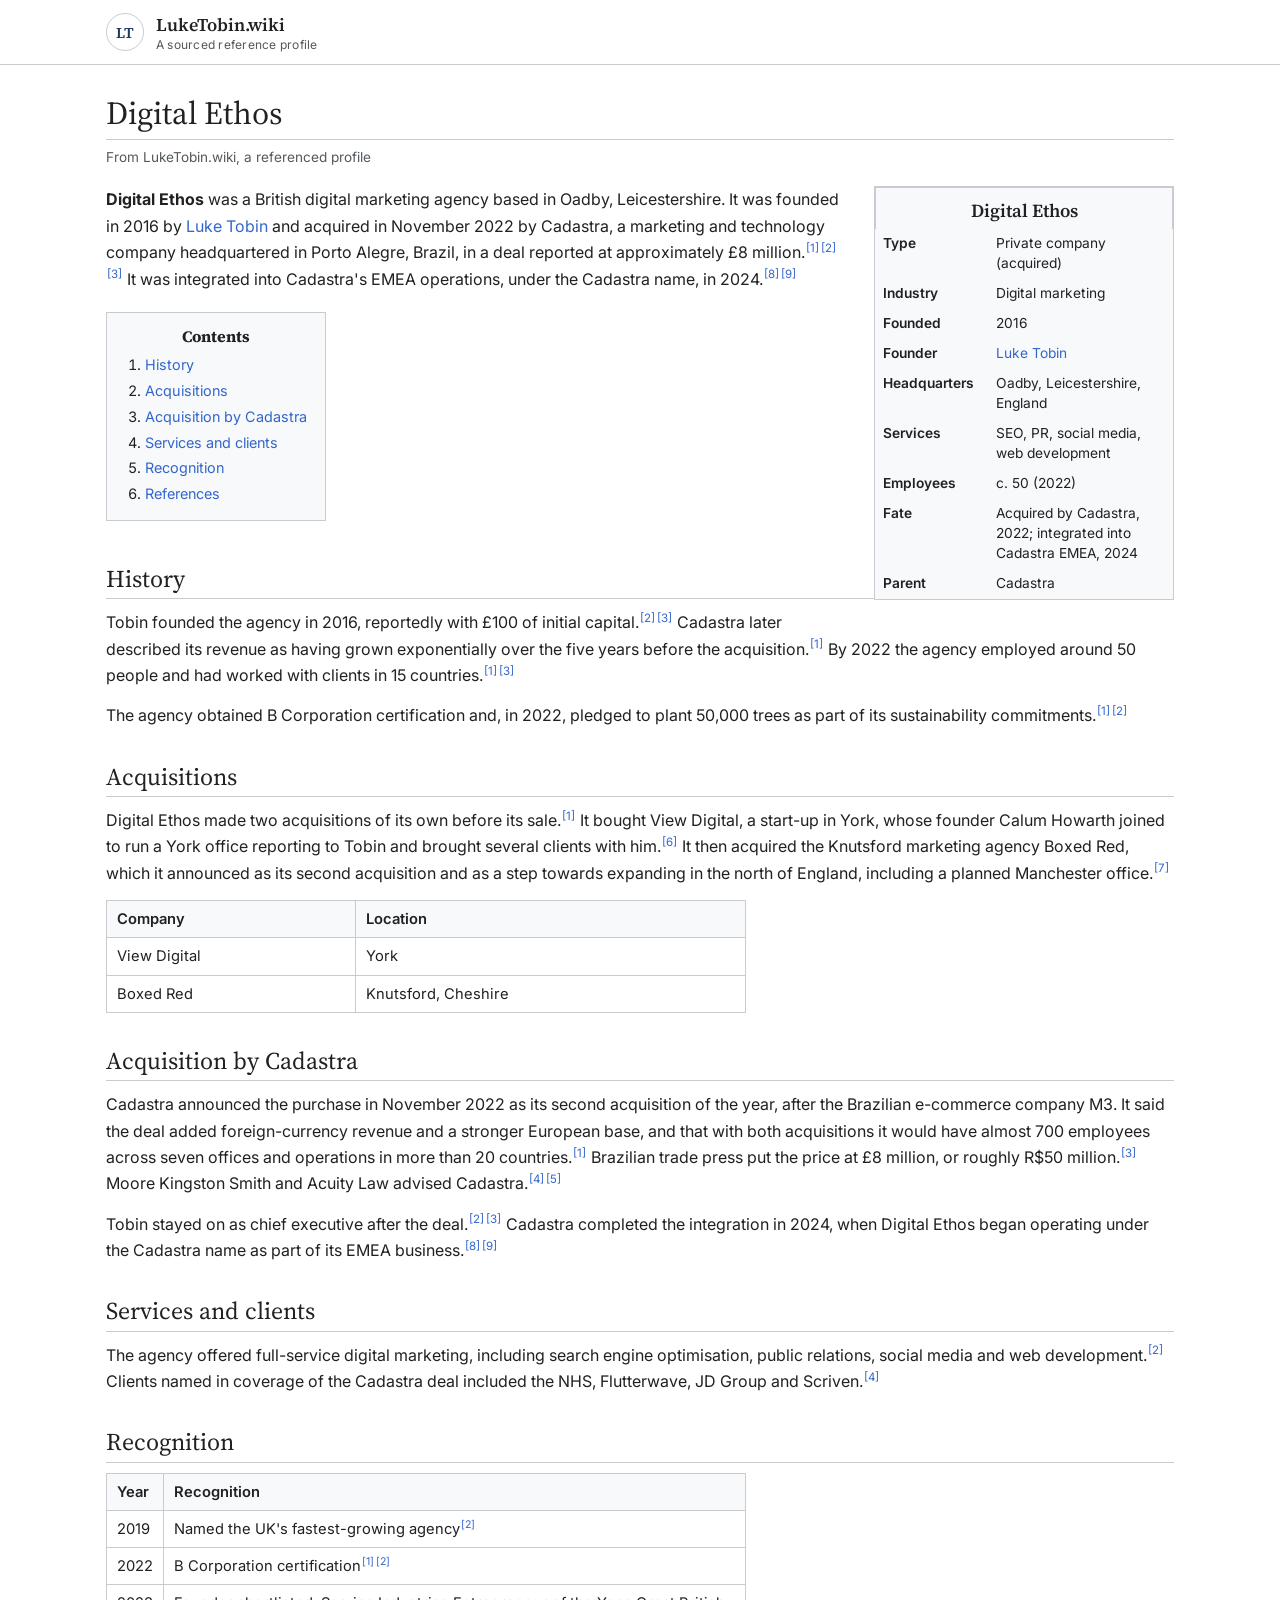
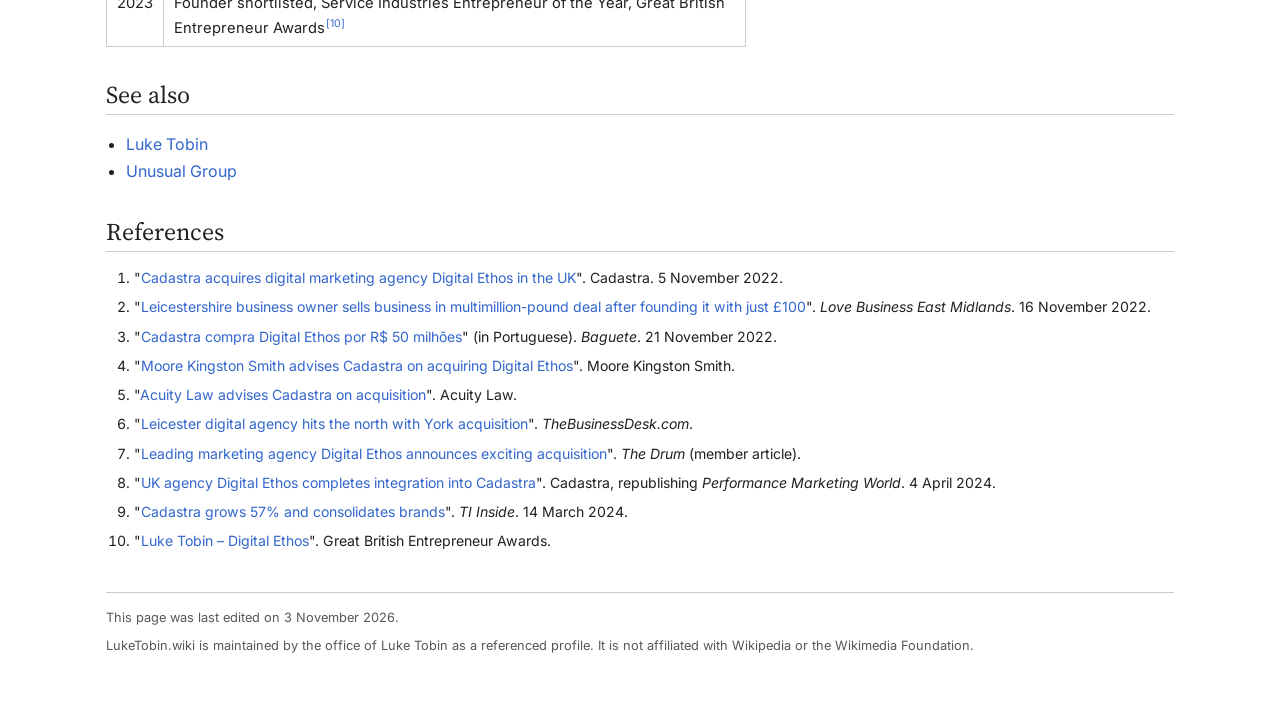
==== digital-ethos.html @ 0ceadaf9 "Publish LukeTobin.wiki: profile and company pages" ====
<!doctype html>
<html lang="en-GB">
<head>
<meta charset="utf-8">
<meta name="viewport" content="width=device-width, initial-scale=1">
<title>Digital Ethos — UK Digital Marketing Agency Acquired by Cadastra | LukeTobin.wiki</title>
<meta name="description" content="Digital Ethos was a Leicestershire digital marketing agency founded by Luke Tobin in 2016 and acquired by Cadastra in 2022, before integrating into Cadastra's EMEA operations in 2024.">
<link rel="canonical" href="https://luketobin.wiki/digital-ethos">
<meta property="og:type" content="article">
<meta property="og:site_name" content="LukeTobin.wiki">
<meta property="og:title" content="Digital Ethos">
<meta property="og:description" content="Leicestershire digital marketing agency founded by Luke Tobin in 2016; acquired by Cadastra in 2022.">
<meta property="og:url" content="https://luketobin.wiki/digital-ethos">
<link rel="preconnect" href="https://fonts.googleapis.com">
<link rel="preconnect" href="https://fonts.gstatic.com" crossorigin>
<link href="https://fonts.googleapis.com/css2?family=Source+Serif+4:opsz,wght@8..60,400;8..60,600&family=Inter:wght@400;500;600&display=swap" rel="stylesheet">
<script type="application/ld+json">
{
  "@context": "https://schema.org",
  "@graph": [
    {
      "@type": "Organization",
      "@id": "https://luketobin.wiki/digital-ethos#org",
      "name": "Digital Ethos",
      "description": "UK digital marketing agency founded in 2016 and acquired by Cadastra in 2022.",
      "foundingDate": "2016",
      "founder": { "@id": "https://luketobin.wiki/#person" },
      "location": { "@type": "Place", "name": "Oadby, Leicestershire, England" },
      "knowsAbout": ["Search engine optimisation", "Digital PR", "Social media marketing", "Web development"],
      "parentOrganization": { "@type": "Organization", "name": "Cadastra", "url": "https://cadastra.com/" }
    },
    {
      "@type": "WebPage",
      "url": "https://luketobin.wiki/digital-ethos",
      "name": "Digital Ethos — LukeTobin.wiki",
      "inLanguage": "en-GB",
      "about": { "@id": "https://luketobin.wiki/digital-ethos#org" },
      "isPartOf": { "@type": "WebSite", "url": "https://luketobin.wiki/", "name": "LukeTobin.wiki" },
      "dateModified": "2026-11-03"
    }
  ]
}
</script>
<link rel="stylesheet" href="/style.css">
</head>
<body>
<header class="top">
  <div class="top-inner">
    <div class="mark" aria-hidden="true">LT</div>
    <a class="site" href="/">LukeTobin.wiki<small>A sourced reference profile</small></a>
  </div>
</header>

<main>
<article>
<h1>Digital Ethos</h1>
<p class="tagline">From LukeTobin.wiki, a referenced profile</p>

<aside class="infobox" aria-label="Summary">
  <table>
    <caption>Digital Ethos</caption>
    <tr><th scope="row">Type</th><td>Private company (acquired)</td></tr>
    <tr><th scope="row">Industry</th><td>Digital marketing</td></tr>
    <tr><th scope="row">Founded</th><td>2016</td></tr>
    <tr><th scope="row">Founder</th><td><a href="/">Luke Tobin</a></td></tr>
    <tr><th scope="row">Headquarters</th><td>Oadby, Leicestershire, England</td></tr>
    <tr><th scope="row">Services</th><td>SEO, PR, social media, web development</td></tr>
    <tr><th scope="row">Employees</th><td>c. 50 (2022)</td></tr>
    <tr><th scope="row">Fate</th><td>Acquired by Cadastra, 2022; integrated into Cadastra EMEA, 2024</td></tr>
    <tr><th scope="row">Parent</th><td>Cadastra</td></tr>
  </table>
</aside>

<p><b>Digital Ethos</b> was a British digital marketing agency based in Oadby, Leicestershire. It was founded in 2016 by <a href="/">Luke Tobin</a> and acquired in November 2022 by Cadastra, a marketing and technology company headquartered in Porto Alegre, Brazil, in a deal reported at approximately £8&nbsp;million.<sup class="ref"><a href="#cite-1">[1]</a></sup><sup class="ref"><a href="#cite-2">[2]</a></sup><sup class="ref"><a href="#cite-3">[3]</a></sup> It was integrated into Cadastra's EMEA operations, under the Cadastra name, in 2024.<sup class="ref"><a href="#cite-8">[8]</a></sup><sup class="ref"><a href="#cite-9">[9]</a></sup></p>

<nav class="toc" aria-label="Contents">
  <strong>Contents</strong>
  <ol>
    <li><a href="#history">History</a></li>
    <li><a href="#acquisitions">Acquisitions</a></li>
    <li><a href="#cadastra">Acquisition by Cadastra</a></li>
    <li><a href="#services">Services and clients</a></li>
    <li><a href="#recognition">Recognition</a></li>
    <li><a href="#references">References</a></li>
  </ol>
</nav>

<h2 id="history">History</h2>
<p>Tobin founded the agency in 2016, reportedly with £100 of initial capital.<sup class="ref"><a href="#cite-2">[2]</a></sup><sup class="ref"><a href="#cite-3">[3]</a></sup> Cadastra later described its revenue as having grown exponentially over the five years before the acquisition.<sup class="ref"><a href="#cite-1">[1]</a></sup> By 2022 the agency employed around 50 people and had worked with clients in 15 countries.<sup class="ref"><a href="#cite-1">[1]</a></sup><sup class="ref"><a href="#cite-3">[3]</a></sup></p>

<p>The agency obtained B Corporation certification and, in 2022, pledged to plant 50,000 trees as part of its sustainability commitments.<sup class="ref"><a href="#cite-1">[1]</a></sup><sup class="ref"><a href="#cite-2">[2]</a></sup></p>

<h2 id="acquisitions">Acquisitions</h2>
<p>Digital Ethos made two acquisitions of its own before its sale.<sup class="ref"><a href="#cite-1">[1]</a></sup> It bought View Digital, a start-up in York, whose founder Calum Howarth joined to run a York office reporting to Tobin and brought several clients with him.<sup class="ref"><a href="#cite-6">[6]</a></sup> It then acquired the Knutsford marketing agency Boxed Red, which it announced as its second acquisition and as a step towards expanding in the north of England, including a planned Manchester office.<sup class="ref"><a href="#cite-7">[7]</a></sup></p>

<table class="data">
  <tr><th scope="col">Company</th><th scope="col">Location</th></tr>
  <tr><td>View Digital</td><td>York</td></tr>
  <tr><td>Boxed Red</td><td>Knutsford, Cheshire</td></tr>
</table>

<h2 id="cadastra">Acquisition by Cadastra</h2>
<p>Cadastra announced the purchase in November 2022 as its second acquisition of the year, after the Brazilian e-commerce company M3. It said the deal added foreign-currency revenue and a stronger European base, and that with both acquisitions it would have almost 700 employees across seven offices and operations in more than 20 countries.<sup class="ref"><a href="#cite-1">[1]</a></sup> Brazilian trade press put the price at £8&nbsp;million, or roughly R$50&nbsp;million.<sup class="ref"><a href="#cite-3">[3]</a></sup> Moore Kingston Smith and Acuity Law advised Cadastra.<sup class="ref"><a href="#cite-4">[4]</a></sup><sup class="ref"><a href="#cite-5">[5]</a></sup></p>

<p>Tobin stayed on as chief executive after the deal.<sup class="ref"><a href="#cite-2">[2]</a></sup><sup class="ref"><a href="#cite-3">[3]</a></sup> Cadastra completed the integration in 2024, when Digital Ethos began operating under the Cadastra name as part of its EMEA business.<sup class="ref"><a href="#cite-8">[8]</a></sup><sup class="ref"><a href="#cite-9">[9]</a></sup></p>

<h2 id="services">Services and clients</h2>
<p>The agency offered full-service digital marketing, including search engine optimisation, public relations, social media and web development.<sup class="ref"><a href="#cite-2">[2]</a></sup> Clients named in coverage of the Cadastra deal included the NHS, Flutterwave, JD Group and Scriven.<sup class="ref"><a href="#cite-4">[4]</a></sup></p>

<h2 id="recognition">Recognition</h2>
<table class="data">
  <tr><th scope="col">Year</th><th scope="col">Recognition</th></tr>
  <tr><td>2019</td><td>Named the UK's fastest-growing agency<sup class="ref"><a href="#cite-2">[2]</a></sup></td></tr>
  <tr><td>2022</td><td>B Corporation certification<sup class="ref"><a href="#cite-1">[1]</a></sup><sup class="ref"><a href="#cite-2">[2]</a></sup></td></tr>
  <tr><td>2023</td><td>Founder shortlisted, Service Industries Entrepreneur of the Year, Great British Entrepreneur Awards<sup class="ref"><a href="#cite-10">[10]</a></sup></td></tr>
</table>

<h2 id="see-also">See also</h2>
<ul class="links">
  <li><a href="/">Luke Tobin</a></li>
  <li><a href="/unusual-group">Unusual Group</a></li>
</ul>

<h2 id="references">References</h2>
<ol class="refs">
  <li id="cite-1">"<a href="https://cadastra.com/en/whats-on/news/cadastra-acquires-digital-marketing-agency-digital-ethos">Cadastra acquires digital marketing agency Digital Ethos in the UK</a>". Cadastra. 5 November 2022.</li>
  <li id="cite-2">"<a href="https://www.lovebusinesseastmidlands.com/love-business-news/2022/11/16/leicestershire-business-owner-sells-business-in-multimillion-pound-deal-after-founding-it-with-just-100/">Leicestershire business owner sells business in multimillion-pound deal after founding it with just £100</a>". <i>Love Business East Midlands</i>. 16 November 2022.</li>
  <li id="cite-3">"<a href="https://www.baguete.com.br/noticias/cadastra-compra-digital-ethos-por-r-50-milhoes">Cadastra compra Digital Ethos por R$ 50 milhões</a>" (in Portuguese). <i>Baguete</i>. 21 November 2022.</li>
  <li id="cite-4">"<a href="https://mooreks.co.uk/insights/moore-kingston-smith-advises-cadastra-on-acquiring-digital-ethos/">Moore Kingston Smith advises Cadastra on acquiring Digital Ethos</a>". Moore Kingston Smith.</li>
  <li id="cite-5">"<a href="https://acuitylaw.com/?p=27034">Acuity Law advises Cadastra on acquisition</a>". Acuity Law.</li>
  <li id="cite-6">"<a href="https://www.thebusinessdesk.com/eastmidlands/?p=2038084">Leicester digital agency hits the north with York acquisition</a>". <i>TheBusinessDesk.com</i>.</li>
  <li id="cite-7">"<a href="https://www.thedrum.com/profile/digital-ethos/news/leading-marketing-agency-digital-ethos-announces-exciting-acquisition">Leading marketing agency Digital Ethos announces exciting acquisition</a>". <i>The Drum</i> (member article).</li>
  <li id="cite-8">"<a href="https://cadastra.com/en/whats-on/news/uk-agency-digital-ethos-completes-integration-into-cadastra">UK agency Digital Ethos completes integration into Cadastra</a>". Cadastra, republishing <i>Performance Marketing World</i>. 4 April 2024.</li>
  <li id="cite-9">"<a href="https://tiinside.com.br/en/14/03/2024/cadastra-cresce-57-e-consolida-marcas/">Cadastra grows 57% and consolidates brands</a>". <i>TI Inside</i>. 14 March 2024.</li>
  <li id="cite-10">"<a href="https://greatbritishentrepreneurawards.com/?p=6168">Luke Tobin – Digital Ethos</a>". Great British Entrepreneur Awards.</li>
</ol>
</article>

<footer>
  <p>This page was last edited on 3 November 2026.</p>
  <p>LukeTobin.wiki is maintained by the office of Luke Tobin as a referenced profile. It is not affiliated with Wikipedia or the Wikimedia Foundation.</p>
</footer>
</main>
</body>
</html>
---- style.css ----
:root{
  --bg:#ffffff; --paper:#ffffff; --ink:#202122; --muted:#54595d; --rule:#c8ccd1; --soft:#f8f9fa;
  --link:#3366cc; --link-visited:#795cb2; --accent:#1f3a5f;
  --serif:'Source Serif 4', Georgia, 'Times New Roman', serif;
  --sans:'Inter', -apple-system, BlinkMacSystemFont, 'Segoe UI', Arial, sans-serif;
}
@media (prefers-color-scheme: dark){
  :root:not([data-theme="light"]){
    --bg:#101418; --paper:#101418; --ink:#eaecf0; --muted:#a2a9b1; --rule:#3a3f45; --soft:#1b2127;
    --link:#88a3e8; --link-visited:#a990dd; --accent:#9fb7da;
  }
}
:root[data-theme="dark"]{
  --bg:#101418; --paper:#101418; --ink:#eaecf0; --muted:#a2a9b1; --rule:#3a3f45; --soft:#1b2127;
  --link:#88a3e8; --link-visited:#a990dd; --accent:#9fb7da;
}
*{box-sizing:border-box}
html{-webkit-text-size-adjust:100%}
body{margin:0;background:var(--bg);color:var(--ink);font:16px/1.65 var(--sans)}
a{color:var(--link);text-decoration:none}
a:visited{color:var(--link-visited)}
a:hover{text-decoration:underline}

.top{border-bottom:1px solid var(--rule);background:var(--paper)}
.top-inner{max-width:1100px;margin:0 auto;padding:12px 16px;display:flex;align-items:center;gap:12px}
.mark{width:38px;height:38px;border:1px solid var(--rule);border-radius:50%;display:grid;place-items:center;font:600 15px var(--serif);color:var(--accent);flex:none}
.site{font:600 18px var(--serif);color:var(--ink)}
.site small{display:block;font:400 12px var(--sans);color:var(--muted);letter-spacing:.02em}

main{max-width:1100px;margin:0 auto;padding:20px 16px 48px}
h1{font:400 2rem/1.25 var(--serif);margin:8px 0 2px;border-bottom:1px solid var(--rule);padding-bottom:6px}
.tagline{color:var(--muted);font-size:.85rem;margin:6px 0 18px}
h2{font:400 1.5rem/1.3 var(--serif);border-bottom:1px solid var(--rule);margin:32px 0 10px;padding-bottom:4px}
h3{font:600 1.05rem/1.4 var(--sans);margin:22px 0 6px}
p{margin:0 0 14px}
sup.ref{font-size:.72em;line-height:0;white-space:nowrap}
sup.ref a{padding:0 1px}

/* Infobox */
.infobox{float:right;width:300px;margin:0 0 18px 24px;border:1px solid var(--rule);background:var(--soft);font-size:.86rem;line-height:1.45}
.infobox caption{caption-side:top;font:600 1.15rem var(--serif);padding:10px 8px 6px;text-align:center;background:var(--soft);border:1px solid var(--rule);border-bottom:0}
.infobox table{width:100%;border-collapse:collapse}
.infobox th,.infobox td{padding:5px 8px;vertical-align:top;text-align:left}
.infobox th{width:38%;font-weight:600}
.infobox .sec{background:color-mix(in srgb,var(--accent) 12%,transparent);text-align:center;font-weight:600}
.portrait{display:block;padding:10px 8px 4px;text-align:center}
.portrait img{max-width:100%;height:auto;display:block;margin:0 auto}
.portrait .ph{width:220px;max-width:100%;aspect-ratio:4/5;margin:0 auto;border:1px dashed var(--rule);display:grid;place-items:center;color:var(--muted);font:400 2.4rem var(--serif)}
.portrait figcaption{font-size:.8rem;color:var(--muted);margin-top:6px}

/* Contents */
.toc{display:inline-block;border:1px solid var(--rule);background:var(--soft);padding:10px 18px 12px;margin:6px 0 10px;font-size:.9rem}
.toc strong{display:block;text-align:center;font-family:var(--serif);font-size:1rem;margin-bottom:4px}
.toc ol{margin:0;padding-left:20px}
.toc li{margin:2px 0}

table.data{border-collapse:collapse;margin:8px 0 18px;font-size:.92rem;width:100%;max-width:640px}
table.data th,table.data td{border:1px solid var(--rule);padding:6px 10px;text-align:left;vertical-align:top}
table.data th{background:var(--soft);font-weight:600}

ol.refs{font-size:.88rem;padding-left:28px}
ol.refs li{margin:0 0 6px}
ol.refs li:target{background:color-mix(in srgb,var(--link) 14%,transparent)}
ul.links{padding-left:20px}
.note{font-size:.85rem;color:var(--muted);border-left:3px solid var(--rule);padding:4px 0 4px 12px;margin:10px 0 16px}

footer{border-top:1px solid var(--rule);margin-top:40px;padding-top:14px;font-size:.8rem;color:var(--muted);clear:both}
footer p{margin:0 0 6px}

@media (max-width:760px){
  .infobox{float:none;width:100%;margin:0 0 18px 0}
  h1{font-size:1.7rem}
  table.data{display:block;overflow-x:auto}
}
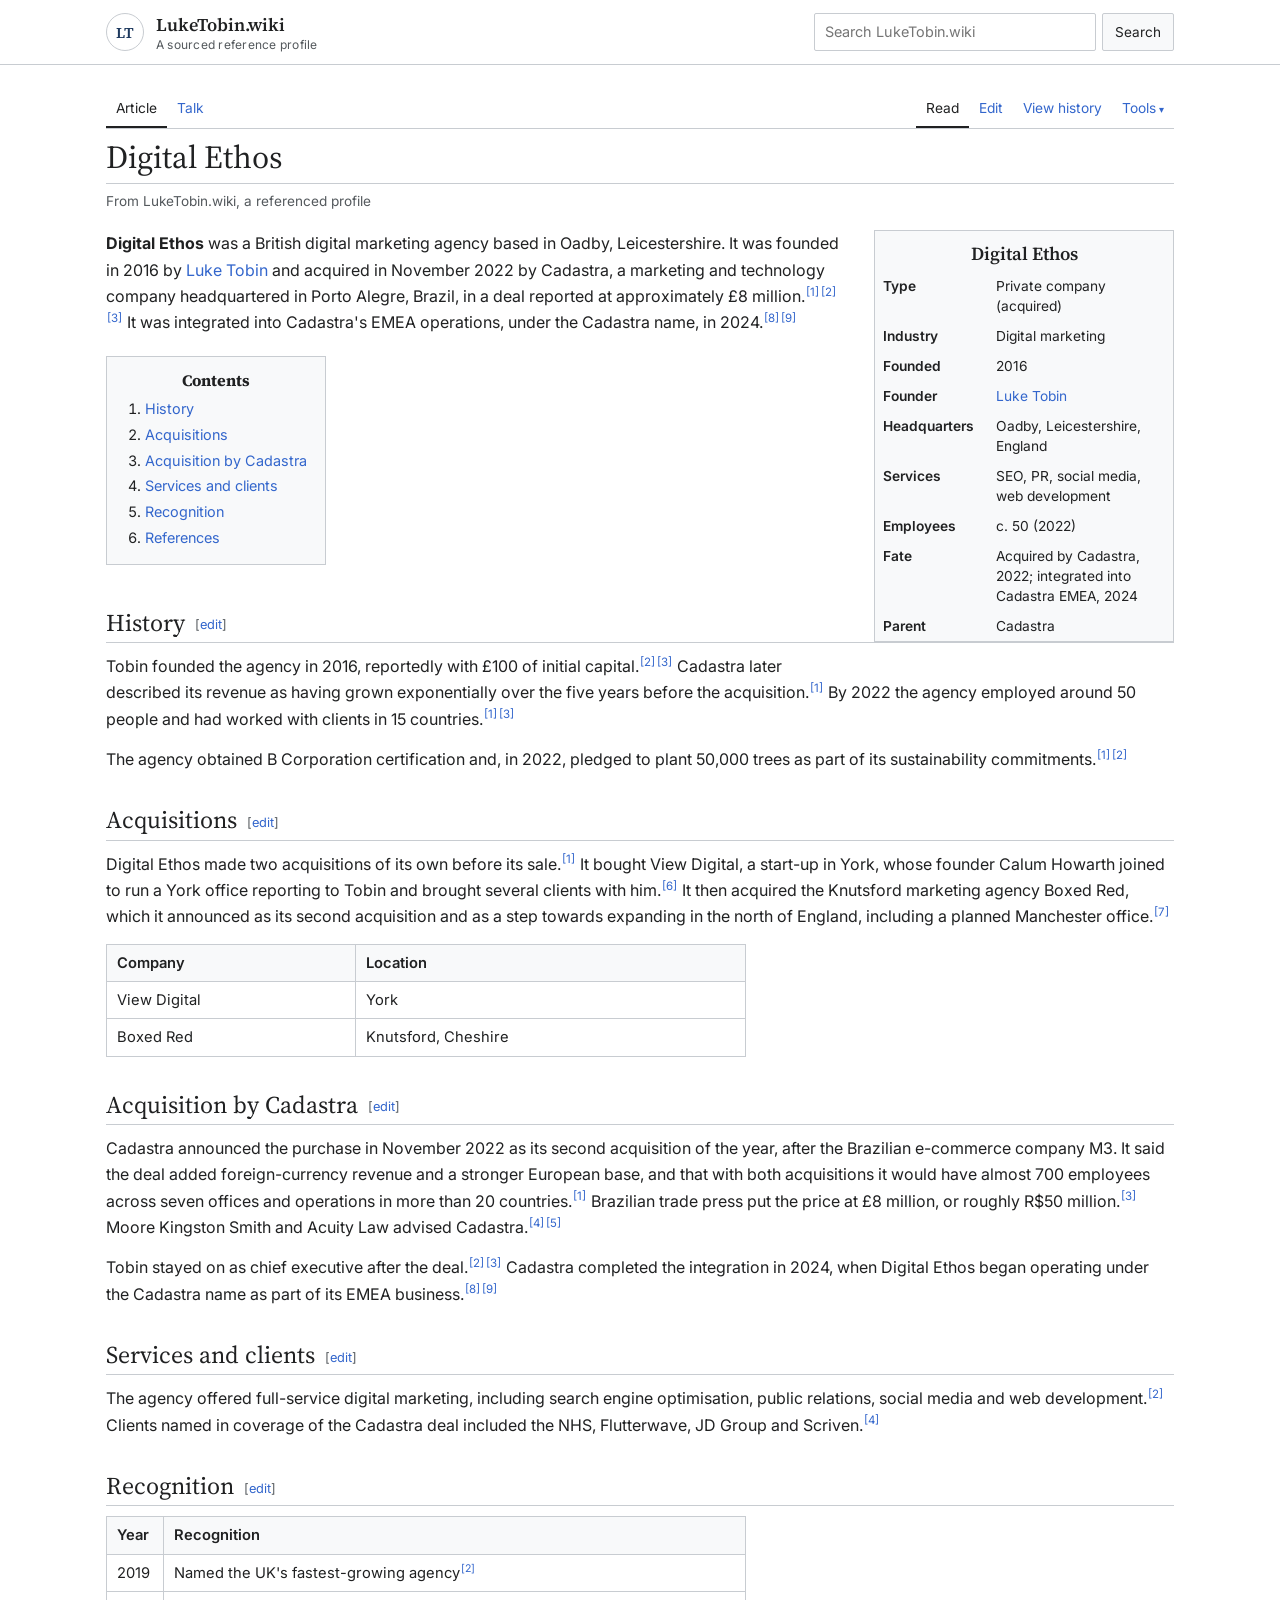
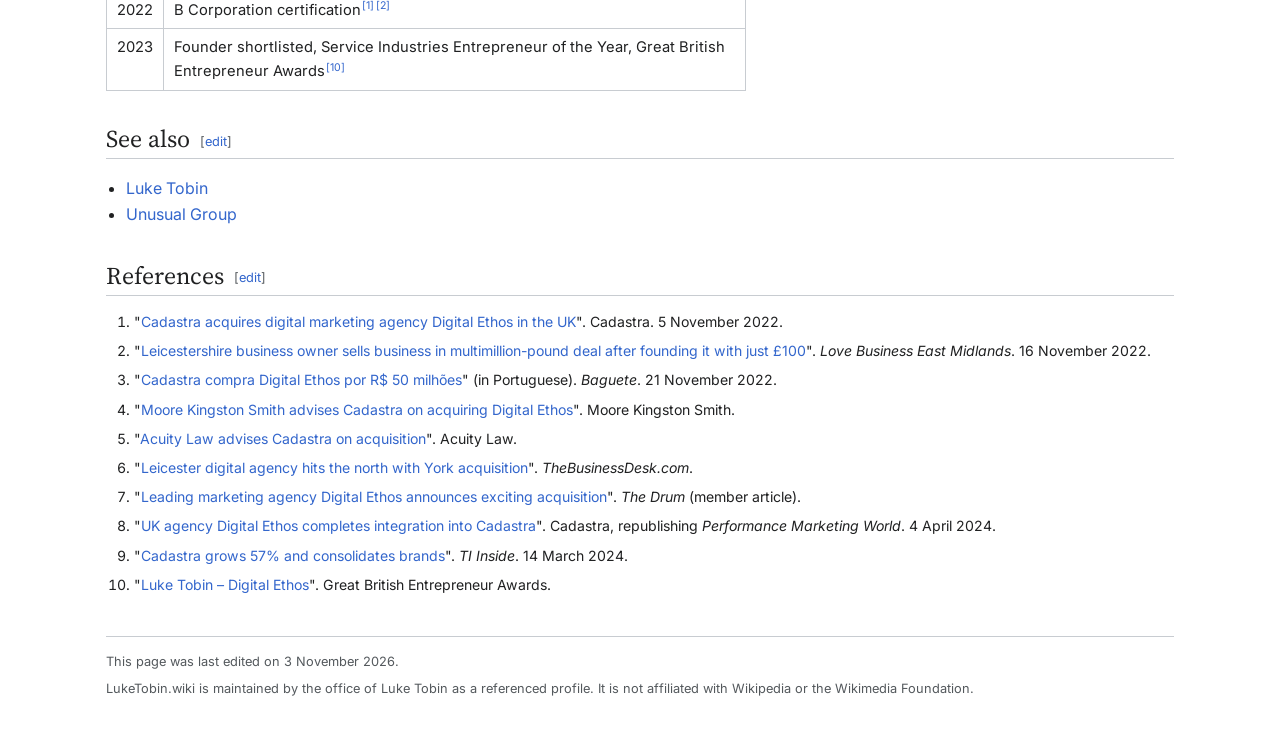
==== commit 5625a738: "Add page tabs, search, tools menu and section edit links" ====
--- a/digital-ethos.html
+++ b/digital-ethos.html
@@ -48,10 +48,35 @@
   <div class="top-inner">
     <div class="mark" aria-hidden="true">LT</div>
     <a class="site" href="/">LukeTobin.wiki<small>A sourced reference profile</small></a>
+    <form class="search" role="search" action="https://www.google.com/search" method="get">
+      <input type="hidden" name="as_sitesearch" value="luketobin.wiki">
+      <input type="search" name="q" placeholder="Search LukeTobin.wiki" aria-label="Search LukeTobin.wiki" autocomplete="off">
+      <button type="submit">Search</button>
+    </form>
   </div>
 </header>
 
 <main>
+<nav class="pagetabs" aria-label="Page views">
+  <div class="tabgroup">
+    <a class="tab active" href="/digital-ethos" aria-current="page">Article</a>
+    <a class="tab" href="https://luketobin.com/" title="Contact the office of Luke Tobin">Talk</a>
+  </div>
+  <div class="tabgroup">
+    <a class="tab active" href="/digital-ethos">Read</a>
+    <a class="tab" href="https://github.com/luketobin1/luketobin-wiki/edit/main/digital-ethos.html" title="Edit this page">Edit</a>
+    <a class="tab" href="https://github.com/luketobin1/luketobin-wiki/commits/main/digital-ethos.html" title="Past revisions of this page">View history</a>
+    <details class="tools">
+      <summary class="tab">Tools</summary>
+      <div class="menu">
+        <a href="https://github.com/luketobin1/luketobin-wiki/commits/main/digital-ethos.html">Permanent link</a>
+        <button type="button" data-cite>Cite this page</button>
+        <button type="button" data-print>Download as PDF</button>
+        <a href="/sitemap.xml">Page index</a>
+      </div>
+    </details>
+  </div>
+</nav>
 <article>
 <h1>Digital Ethos</h1>
 <p class="tagline">From LukeTobin.wiki, a referenced profile</p>
@@ -85,12 +110,12 @@
   </ol>
 </nav>
 
-<h2 id="history">History</h2>
+<h2 id="history">History<span class="editsection">[<a href="https://github.com/luketobin1/luketobin-wiki/edit/main/digital-ethos.html" title="Edit section: History">edit</a>]</span></h2>
 <p>Tobin founded the agency in 2016, reportedly with £100 of initial capital.<sup class="ref"><a href="#cite-2">[2]</a></sup><sup class="ref"><a href="#cite-3">[3]</a></sup> Cadastra later described its revenue as having grown exponentially over the five years before the acquisition.<sup class="ref"><a href="#cite-1">[1]</a></sup> By 2022 the agency employed around 50 people and had worked with clients in 15 countries.<sup class="ref"><a href="#cite-1">[1]</a></sup><sup class="ref"><a href="#cite-3">[3]</a></sup></p>
 
 <p>The agency obtained B Corporation certification and, in 2022, pledged to plant 50,000 trees as part of its sustainability commitments.<sup class="ref"><a href="#cite-1">[1]</a></sup><sup class="ref"><a href="#cite-2">[2]</a></sup></p>
 
-<h2 id="acquisitions">Acquisitions</h2>
+<h2 id="acquisitions">Acquisitions<span class="editsection">[<a href="https://github.com/luketobin1/luketobin-wiki/edit/main/digital-ethos.html" title="Edit section: Acquisitions">edit</a>]</span></h2>
 <p>Digital Ethos made two acquisitions of its own before its sale.<sup class="ref"><a href="#cite-1">[1]</a></sup> It bought View Digital, a start-up in York, whose founder Calum Howarth joined to run a York office reporting to Tobin and brought several clients with him.<sup class="ref"><a href="#cite-6">[6]</a></sup> It then acquired the Knutsford marketing agency Boxed Red, which it announced as its second acquisition and as a step towards expanding in the north of England, including a planned Manchester office.<sup class="ref"><a href="#cite-7">[7]</a></sup></p>
 
 <table class="data">
@@ -99,15 +124,15 @@
   <tr><td>Boxed Red</td><td>Knutsford, Cheshire</td></tr>
 </table>
 
-<h2 id="cadastra">Acquisition by Cadastra</h2>
+<h2 id="cadastra">Acquisition by Cadastra<span class="editsection">[<a href="https://github.com/luketobin1/luketobin-wiki/edit/main/digital-ethos.html" title="Edit section: Acquisition by Cadastra">edit</a>]</span></h2>
 <p>Cadastra announced the purchase in November 2022 as its second acquisition of the year, after the Brazilian e-commerce company M3. It said the deal added foreign-currency revenue and a stronger European base, and that with both acquisitions it would have almost 700 employees across seven offices and operations in more than 20 countries.<sup class="ref"><a href="#cite-1">[1]</a></sup> Brazilian trade press put the price at £8&nbsp;million, or roughly R$50&nbsp;million.<sup class="ref"><a href="#cite-3">[3]</a></sup> Moore Kingston Smith and Acuity Law advised Cadastra.<sup class="ref"><a href="#cite-4">[4]</a></sup><sup class="ref"><a href="#cite-5">[5]</a></sup></p>
 
 <p>Tobin stayed on as chief executive after the deal.<sup class="ref"><a href="#cite-2">[2]</a></sup><sup class="ref"><a href="#cite-3">[3]</a></sup> Cadastra completed the integration in 2024, when Digital Ethos began operating under the Cadastra name as part of its EMEA business.<sup class="ref"><a href="#cite-8">[8]</a></sup><sup class="ref"><a href="#cite-9">[9]</a></sup></p>
 
-<h2 id="services">Services and clients</h2>
+<h2 id="services">Services and clients<span class="editsection">[<a href="https://github.com/luketobin1/luketobin-wiki/edit/main/digital-ethos.html" title="Edit section: Services and clients">edit</a>]</span></h2>
 <p>The agency offered full-service digital marketing, including search engine optimisation, public relations, social media and web development.<sup class="ref"><a href="#cite-2">[2]</a></sup> Clients named in coverage of the Cadastra deal included the NHS, Flutterwave, JD Group and Scriven.<sup class="ref"><a href="#cite-4">[4]</a></sup></p>
 
-<h2 id="recognition">Recognition</h2>
+<h2 id="recognition">Recognition<span class="editsection">[<a href="https://github.com/luketobin1/luketobin-wiki/edit/main/digital-ethos.html" title="Edit section: Recognition">edit</a>]</span></h2>
 <table class="data">
   <tr><th scope="col">Year</th><th scope="col">Recognition</th></tr>
   <tr><td>2019</td><td>Named the UK's fastest-growing agency<sup class="ref"><a href="#cite-2">[2]</a></sup></td></tr>
@@ -115,13 +140,13 @@
   <tr><td>2023</td><td>Founder shortlisted, Service Industries Entrepreneur of the Year, Great British Entrepreneur Awards<sup class="ref"><a href="#cite-10">[10]</a></sup></td></tr>
 </table>
 
-<h2 id="see-also">See also</h2>
+<h2 id="see-also">See also<span class="editsection">[<a href="https://github.com/luketobin1/luketobin-wiki/edit/main/digital-ethos.html" title="Edit section: See also">edit</a>]</span></h2>
 <ul class="links">
   <li><a href="/">Luke Tobin</a></li>
   <li><a href="/unusual-group">Unusual Group</a></li>
 </ul>
 
-<h2 id="references">References</h2>
+<h2 id="references">References<span class="editsection">[<a href="https://github.com/luketobin1/luketobin-wiki/edit/main/digital-ethos.html" title="Edit section: References">edit</a>]</span></h2>
 <ol class="refs">
   <li id="cite-1">"<a href="https://cadastra.com/en/whats-on/news/cadastra-acquires-digital-marketing-agency-digital-ethos">Cadastra acquires digital marketing agency Digital Ethos in the UK</a>". Cadastra. 5 November 2022.</li>
   <li id="cite-2">"<a href="https://www.lovebusinesseastmidlands.com/love-business-news/2022/11/16/leicestershire-business-owner-sells-business-in-multimillion-pound-deal-after-founding-it-with-just-100/">Leicestershire business owner sells business in multimillion-pound deal after founding it with just £100</a>". <i>Love Business East Midlands</i>. 16 November 2022.</li>
@@ -141,5 +166,7 @@
   <p>LukeTobin.wiki is maintained by the office of Luke Tobin as a referenced profile. It is not affiliated with Wikipedia or the Wikimedia Foundation.</p>
 </footer>
 </main>
+<dialog class="cite" id="cite-dialog"><h2>Cite this page</h2><p id="cite-text"></p><form method="dialog"><button>Close</button></form></dialog>
+<script src="/site.js" defer></script>
 </body>
 </html>
--- a/style.css
+++ b/style.css
@@ -38,12 +38,13 @@
 
 /* Infobox */
 .infobox{float:right;width:300px;margin:0 0 18px 24px;border:1px solid var(--rule);background:var(--soft);font-size:.86rem;line-height:1.45}
-.infobox caption{caption-side:top;font:600 1.15rem var(--serif);padding:10px 8px 6px;text-align:center;background:var(--soft);border:1px solid var(--rule);border-bottom:0}
-.infobox table{width:100%;border-collapse:collapse}
+.infobox caption{caption-side:top;font:600 1.15rem var(--serif);padding:10px 8px 6px;text-align:center}
+.infobox table{width:100%;border-collapse:collapse;table-layout:fixed}
+.infobox td{overflow-wrap:anywhere}
 .infobox th,.infobox td{padding:5px 8px;vertical-align:top;text-align:left}
 .infobox th{width:38%;font-weight:600}
 .infobox .sec{background:color-mix(in srgb,var(--accent) 12%,transparent);text-align:center;font-weight:600}
-.portrait{display:block;padding:10px 8px 4px;text-align:center}
+.infobox td.portrait{padding:10px 8px 4px;text-align:center}
 .portrait img{max-width:100%;height:auto;display:block;margin:0 auto}
 .portrait .ph{width:220px;max-width:100%;aspect-ratio:4/5;margin:0 auto;border:1px dashed var(--rule);display:grid;place-items:center;color:var(--muted);font:400 2.4rem var(--serif)}
 .portrait figcaption{font-size:.8rem;color:var(--muted);margin-top:6px}
@@ -72,3 +73,26 @@
   h1{font-size:1.7rem}
   table.data{display:block;overflow-x:auto}
 }
+
+/* Page tabs, search and edit links */
+.top-inner{flex-wrap:wrap}
+.search{margin-left:auto;display:flex;gap:6px;flex:1 1 220px;max-width:360px}
+.search input{flex:1;min-width:0;font:inherit;font-size:.9rem;padding:6px 10px;border:1px solid var(--rule);border-radius:2px;background:var(--bg);color:var(--ink)}
+.search button{font:inherit;font-size:.85rem;padding:6px 12px;border:1px solid var(--rule);border-radius:2px;background:var(--soft);color:var(--ink);cursor:pointer}
+.pagetabs{display:flex;flex-wrap:wrap;justify-content:space-between;column-gap:12px;border-bottom:1px solid var(--rule);margin:4px 0 0;font-size:.86rem}
+.tabgroup{display:flex;align-items:flex-end;white-space:nowrap}
+.tab{display:block;padding:8px 10px 6px;color:var(--link);border-bottom:2px solid transparent;cursor:pointer;list-style:none}
+.tab::-webkit-details-marker{display:none}
+.tab.active{color:var(--ink);border-bottom-color:var(--ink)}
+.tools{position:relative}
+.tools summary::after{content:" \25BE";font-size:.75em}
+.tools .menu{position:absolute;right:0;top:100%;z-index:10;min-width:190px;background:var(--bg);border:1px solid var(--rule);box-shadow:0 4px 14px rgba(0,0,0,.15);padding:6px 0;display:flex;flex-direction:column}
+.tools .menu a,.tools .menu button{display:block;text-align:left;padding:6px 14px;font:inherit;font-size:.86rem;color:var(--link);background:none;border:0;cursor:pointer;white-space:nowrap}
+.tools .menu a:hover,.tools .menu button:hover{background:var(--soft);text-decoration:none}
+.editsection{font:400 .8rem var(--sans);margin-left:10px;color:var(--muted);white-space:nowrap;vertical-align:middle}
+dialog.cite{border:1px solid var(--rule);background:var(--bg);color:var(--ink);max-width:min(560px,92vw);padding:18px 20px}
+dialog.cite h2{margin-top:0;font-size:1.2rem}
+dialog.cite p{font-size:.9rem;user-select:all}
+dialog.cite button{font:inherit;padding:6px 14px;border:1px solid var(--rule);background:var(--soft);color:var(--ink);cursor:pointer}
+@media (max-width:760px){.search{max-width:none;margin-left:0;flex-basis:100%}.pagetabs{font-size:.8rem;column-gap:4px}.tab{padding:8px 5px 6px}}
+@media print{.pagetabs,.search,.editsection,.top{display:none}}
